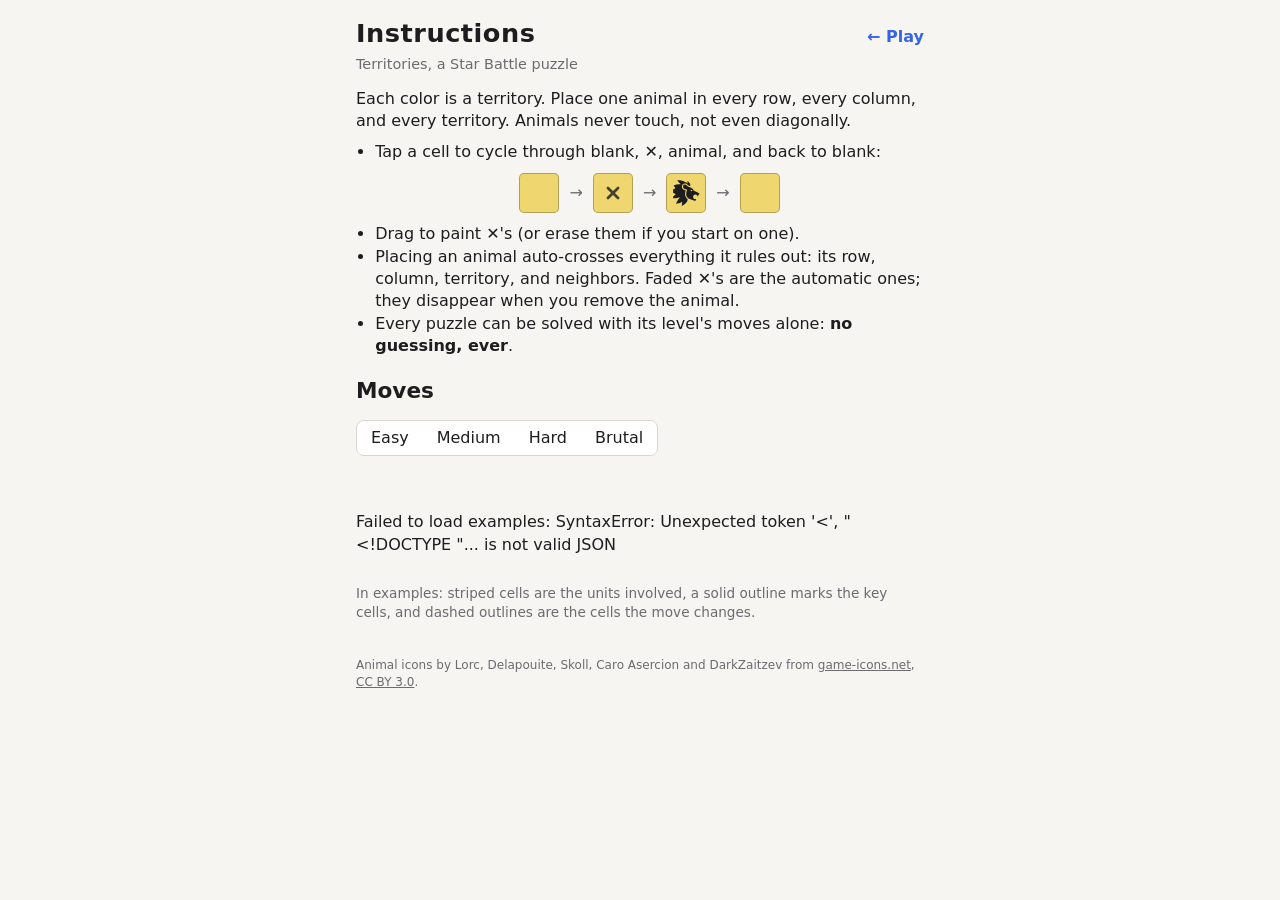
==== web/help.html @ 0b2ec27e "territories" ====
<!doctype html>
<html lang="en">
<head>
  <meta charset="utf-8">
  <meta name="viewport" content="width=device-width, initial-scale=1">
  <title>Territories Instructions</title>
  <link rel="stylesheet" href="style.css">
  <script type="module" src="help.js"></script>
</head>
<body>
  <main>
    <header>
      <div class="titlebar"><div><h1>Instructions</h1><p class="tagline">Territories, a Star Battle puzzle</p></div><a href="index.html">← Play</a></div>
    </header>

    <section class="intro">
      <p>Each color is a territory. Place one animal in every row, every column, and every territory. Animals never touch, not even diagonally.</p>
      <ul>
        <li>Tap a cell to cycle through blank, ✕, animal, and back to blank:
          <div id="cycle" class="cycle" role="img" aria-label="blank, then ✕, then animal, then blank"></div>
        </li>
        <li>Drag to paint ✕'s (or erase them if you start on one).</li>
        <li>Placing an animal auto-crosses everything it rules out: its row, column, territory, and neighbors. Faded ✕'s are the automatic ones; they disappear when you remove the animal.</li>
        <li>Every puzzle can be solved with its level's moves alone: <strong>no guessing, ever</strong>.</li>
      </ul>
    </section>

    <h2 class="section">Moves</h2>
    <div class="levels" role="tablist">
      <button data-level="easy">Easy</button>
      <button data-level="medium">Medium</button>
      <button data-level="hard">Hard</button>
      <button data-level="brutal">Brutal</button>
    </div>

    <p id="level-note" class="legend"></p>
    <div id="moves"></div>
    <p class="legend">In examples: striped cells are the units involved, a solid outline marks the key cells, and dashed outlines are the cells the move changes.</p>
    <p class="credit">Animal icons by Lorc, Delapouite, Skoll, Caro Asercion and DarkZaitzev from <a href="https://game-icons.net">game-icons.net</a>, <a href="https://creativecommons.org/licenses/by/3.0/">CC BY 3.0</a>.</p>
  </main>
</body>
</html>
---- web/style.css ----
:root {
  --bg: #f6f5f2;
  --fg: #1d1d1f;
  --muted: #6b6b70;
  --panel: #ffffff;
  --line: #d8d6d0;
  --accent: #3563e9;
  --accent-fg: #ffffff;
  --wall: #1d1d1f;
  --bad: #d7263d;
  --target: #3563e9;
}

@media (prefers-color-scheme: dark) {
  :root {
    --bg: #17171a;
    --fg: #ececef;
    --muted: #9a9aa2;
    --panel: #232327;
    --line: #3a3a40;
    --accent: #6b8cff;
    --accent-fg: #0d0d10;
  }
}

* { box-sizing: border-box; }

body {
  margin: 0;
  background: var(--bg);
  color: var(--fg);
  font: 16px/1.4 system-ui, -apple-system, "Segoe UI", sans-serif;
}

main {
  max-width: 600px;
  margin: 0 auto;
  padding: 16px;
  display: flex;
  flex-direction: column;
  gap: 14px;
}

header { display: flex; flex-direction: column; gap: 10px; }
h1 { margin: 0; font-size: 1.6rem; letter-spacing: 0.02em; }
.titlebar { display: flex; align-items: baseline; justify-content: space-between; gap: 12px; }
.tagline { margin: 2px 0 0; color: var(--muted); font-size: 0.9rem; }
.titlebar a { color: var(--accent); text-decoration: none; font-weight: 600; }
.titlebar a:hover { text-decoration: underline; }

.picker, .nav, .controls, .hint-actions {
  display: flex;
  gap: 8px;
  align-items: center;
  flex-wrap: wrap;
}

.levels { display: flex; align-self: flex-start; border: 1px solid var(--line); border-radius: 8px; overflow: hidden; }
.levels button { border: 0; border-radius: 0; }
.levels button[aria-selected="true"] { background: var(--accent); color: var(--accent-fg); }

button, select {
  font: inherit;
  color: var(--fg);
  background: var(--panel);
  border: 1px solid var(--line);
  border-radius: 8px;
  padding: 6px 14px;
  cursor: pointer;
}
button.primary { background: var(--accent); color: var(--accent-fg); border-color: var(--accent); }
button:disabled { opacity: 0.4; cursor: default; }

#title { min-width: 9em; text-align: center; font-weight: 600; }
#timer { margin-left: auto; font-variant-numeric: tabular-nums; color: var(--muted); }

#board { --size: min(100vw - 32px, 568px); }

.board {
  position: relative;
  width: var(--size);
  height: var(--size);
  display: grid;
  grid-template-columns: repeat(var(--n), minmax(0, 1fr));
  grid-template-rows: repeat(var(--n), minmax(0, 1fr));
  border: 3px solid var(--wall);
  border-radius: 6px;
  overflow: hidden;
  touch-action: none;
  user-select: none;
  -webkit-user-select: none;
}

.cell {
  position: relative;
  display: grid;
  place-items: center;
  overflow: hidden;
  color: #1d1d1f;
  cursor: pointer;
}
.cell.x::before {
  content: "";
  width: 34%;
  height: 34%;
  background: currentColor;
  opacity: 0.8;
  --cross: url("data:image/svg+xml,%3Csvg xmlns='http://www.w3.org/2000/svg' viewBox='0 0 10 10'%3E%3Cpath d='M1.5 1.5l7 7M8.5 1.5l-7 7' stroke='black' stroke-width='1.9' stroke-linecap='round'/%3E%3C/svg%3E");
  -webkit-mask: var(--cross) center / contain no-repeat;
  mask: var(--cross) center / contain no-repeat;
}
.cell.x.auto::before { opacity: 0.5; }
.cell.animal::before {
  content: "";
  width: 74%;
  height: 74%;
  background: currentColor;
  -webkit-mask: var(--icon) center / contain no-repeat;
  mask: var(--icon) center / contain no-repeat;
}

/* Solved: each animal's tile stamps to a deep shade of its region color,
   with the animal in white. */
.board.won .cell.animal {
  background-color: var(--deep) !important;
  transition: background-color 0.35s ease var(--delay, 0s);
}
.board.won .cell.animal::before {
  background: #fff;
  transition: background-color 0.35s ease var(--delay, 0s);
}

/* The moment of solving: tiles stamp and animals pop in a ripple. */
.board.celebrate .cell.animal::before {
  animation: pop 0.6s cubic-bezier(0.3, 1.6, 0.5, 1) var(--delay, 0s) both;
}
@keyframes pop {
  0% { scale: 0.4; }
  100% { scale: 1; }
}
@media (prefers-reduced-motion: reduce) {
  .board.celebrate .cell.animal::before { animation: none; }
  .board.won .cell.animal, .board.won .cell.animal::before { transition: none; }
}
.cell.clash::before { color: var(--bad); }

/* Hint highlighting */
.cell.hl-unit::after {
  content: "";
  position: absolute;
  inset: 0;
  background: repeating-linear-gradient(45deg, rgb(0 0 0 / 0.09) 0 4px, transparent 4px 9px);
  pointer-events: none;
}
.cell.hl-focus { outline: 3px solid var(--fg); outline-offset: -5px; }
.cell.hl-target { outline: 3px dashed var(--target); outline-offset: -5px; animation: pulse 1.1s ease-in-out infinite; }
.hl-block {
  position: absolute;
  inset: 0;
  border: 3px solid var(--fg);
  border-radius: 3px;
  box-shadow: 0 0 0 1px var(--bg);
  pointer-events: none;
}
.cell.hl-bad { outline: 3px solid var(--bad); outline-offset: -5px; }
@keyframes pulse { 50% { outline-color: transparent; } }
@media (prefers-reduced-motion: reduce) { .cell.hl-target { animation: none; } }

#hint-panel, #win {
  background: var(--panel);
  border: 1px solid var(--line);
  border-radius: 10px;
  padding: 12px 14px;
}
#hint-panel p, #win p { margin: 0 0 10px; }
#win { display: flex; align-items: center; justify-content: space-between; gap: 10px; flex-wrap: wrap; }
#win p { margin: 0; font-weight: 600; }
[hidden] { display: none !important; }

.empty {
  background: var(--panel);
  border: 1px dashed var(--line);
  border-radius: 10px;
  padding: 28px 16px;
  text-align: center;
  color: var(--muted);
  margin: 0;
}

/* Moves page */
.intro p, .move p { margin: 0 0 8px; }
.intro ul { margin: 0; padding-left: 1.2em; }
.cycle { display: flex; justify-content: center; align-items: center; gap: 10px; margin: 10px 0; color: var(--muted); }
.cycle .cell { width: 40px; height: 40px; border-radius: 5px; cursor: default; box-shadow: inset 0 0 0 1px rgb(0 0 0 / 0.25); }
.move { border-top: 1px solid var(--line); padding-top: 14px; }
.section { margin: 4px 0 0; font-size: 1.35rem; }
.move h3 { margin: 0 0 6px; font-size: 1.2rem; }
.examples { display: flex; gap: 16px; flex-wrap: wrap; margin: 10px 0 8px; }
.examples figure { margin: 0; }
.examples figcaption { color: var(--muted); font-size: 0.85rem; margin-bottom: 4px; }
.board.mini { --size: min(calc(50vw - 30px), 240px); cursor: default; }
.board.mini .cell { cursor: default; }
.example-text { color: var(--muted); font-size: 0.92rem; }
.legend { color: var(--muted); font-size: 0.85rem; }

.credit { color: var(--muted); font-size: 0.75rem; margin: 8px 0 0; }
.credit a { color: inherit; }
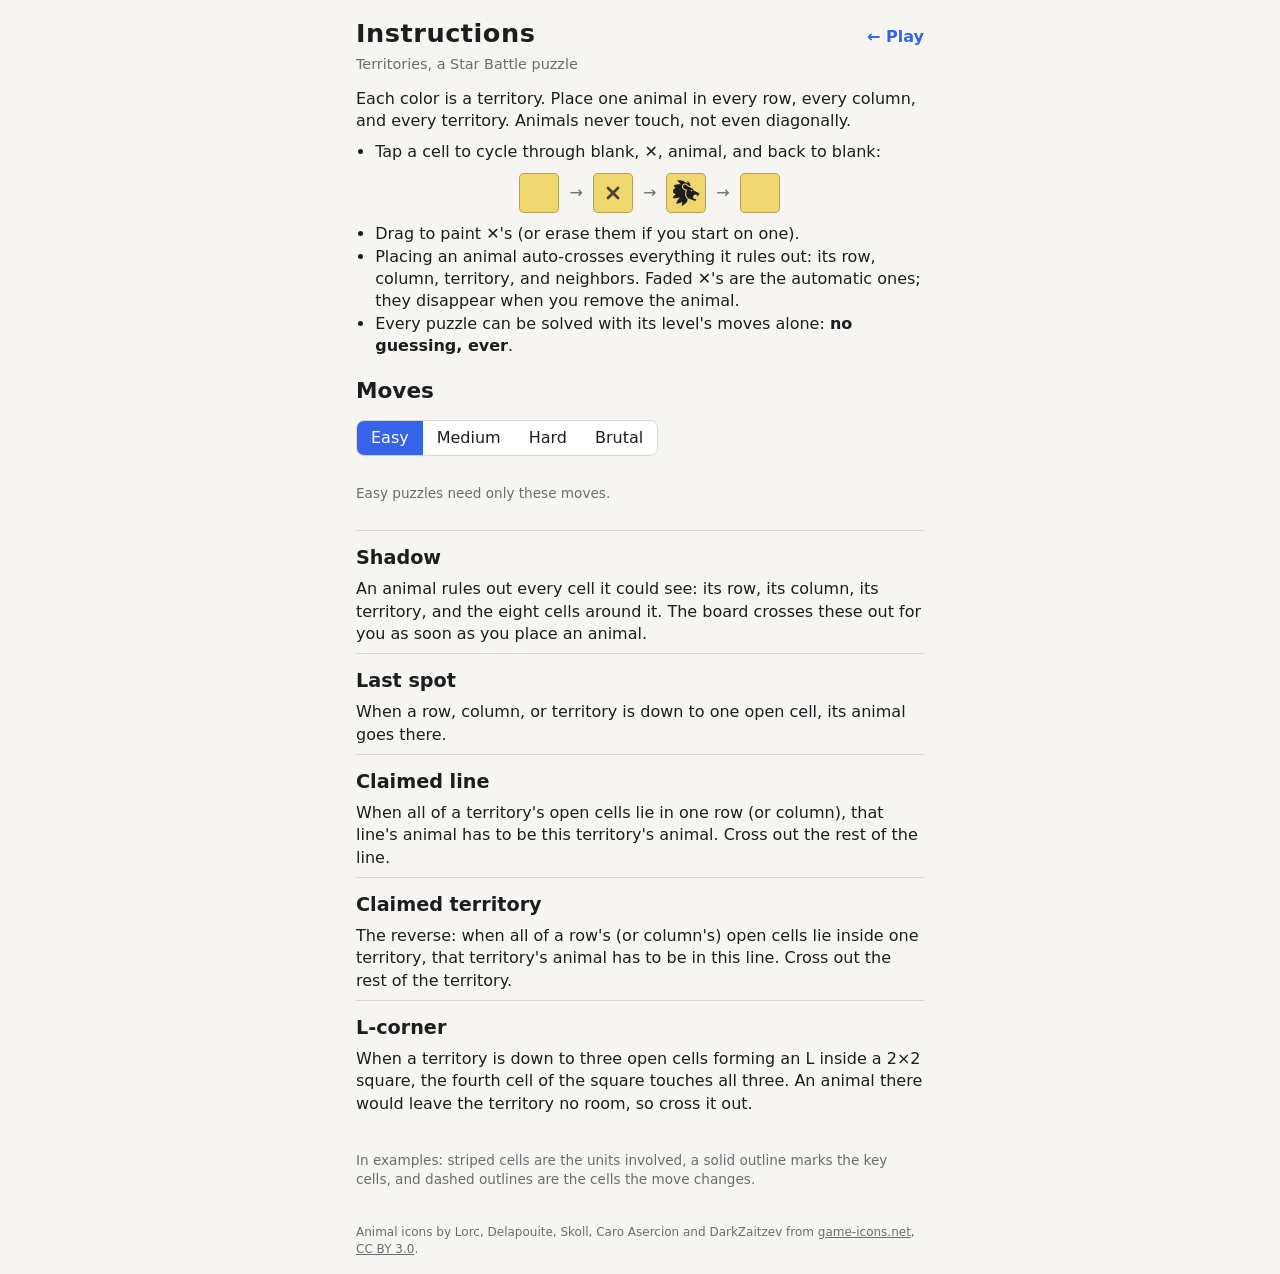
==== commit a47b716f: "2-animal games" ====
--- a/web/help.html
+++ b/web/help.html
@@ -13,14 +13,19 @@
       <div class="titlebar"><div><h1>Instructions</h1><p class="tagline">Territories, a Star Battle puzzle</p></div><a href="index.html">← Play</a></div>
     </header>
 
+    <div class="games" id="games" role="tablist" aria-label="Animals per territory" hidden>
+      <button data-stars="1">1 animal</button>
+      <button data-stars="2">2 animals</button>
+    </div>
+
     <section class="intro">
-      <p>Each color is a territory. Place one animal in every row, every column, and every territory. Animals never touch, not even diagonally.</p>
+      <p id="rules"></p>
       <ul>
         <li>Tap a cell to cycle through blank, ✕, animal, and back to blank:
           <div id="cycle" class="cycle" role="img" aria-label="blank, then ✕, then animal, then blank"></div>
         </li>
         <li>Drag to paint ✕'s (or erase them if you start on one).</li>
-        <li>Placing an animal auto-crosses everything it rules out: its row, column, territory, and neighbors. Faded ✕'s are the automatic ones; they disappear when you remove the animal.</li>
+        <li id="auto"></li>
         <li>Every puzzle can be solved with its level's moves alone: <strong>no guessing, ever</strong>.</li>
       </ul>
     </section>
--- a/web/style.css
+++ b/web/style.css
@@ -47,6 +47,15 @@
 .tagline { margin: 2px 0 0; color: var(--muted); font-size: 0.9rem; }
 .titlebar a { color: var(--accent); text-decoration: none; font-weight: 600; }
 .titlebar a:hover { text-decoration: underline; }
+.titlebar nav { display: flex; align-items: center; gap: 14px; }
+.gear {
+  width: 1.5rem;
+  height: 1.5rem;
+  background: var(--muted);
+  -webkit-mask: url("cog.svg") center / contain no-repeat;
+  mask: url("cog.svg") center / contain no-repeat;
+}
+.gear:hover { background: var(--accent); }
 
 .picker, .nav, .controls, .hint-actions {
   display: flex;
@@ -55,9 +64,9 @@
   flex-wrap: wrap;
 }
 
-.levels { display: flex; align-self: flex-start; border: 1px solid var(--line); border-radius: 8px; overflow: hidden; }
-.levels button { border: 0; border-radius: 0; }
-.levels button[aria-selected="true"] { background: var(--accent); color: var(--accent-fg); }
+.levels, .games { display: flex; align-self: flex-start; border: 1px solid var(--line); border-radius: 8px; overflow: hidden; }
+.levels button, .games button { border: 0; border-radius: 0; }
+.levels button[aria-selected="true"], .games button[aria-selected="true"] { background: var(--accent); color: var(--accent-fg); }
 
 button, select {
   font: inherit;
@@ -99,6 +108,8 @@
   color: #1d1d1f;
   cursor: pointer;
 }
+/* A dark territory gets light marks. */
+.cell.dark { color: #f4f2ec; }
 .cell.x::before {
   content: "";
   width: 34%;
@@ -203,5 +214,20 @@
 .example-text { color: var(--muted); font-size: 0.92rem; }
 .legend { color: var(--muted); font-size: 0.85rem; }
 
+/* Settings page */
+.pools { display: flex; flex-direction: column; gap: 8px; }
+.pool { display: grid; grid-template-columns: repeat(8, minmax(0, 1fr)); gap: 4px; }
+.pool .cell {
+  aspect-ratio: 1;
+  padding: 0;
+  border: 0;
+  border-radius: 5px;
+  background: var(--color);
+  box-shadow: inset 0 0 0 1px rgb(0 0 0 / 0.25);
+  font-size: 1.3rem;
+  font-weight: 700;
+}
+.pool .cell[aria-pressed="true"] { background: var(--deep); color: #fff; }
+
 .credit { color: var(--muted); font-size: 0.75rem; margin: 8px 0 0; }
 .credit a { color: inherit; }
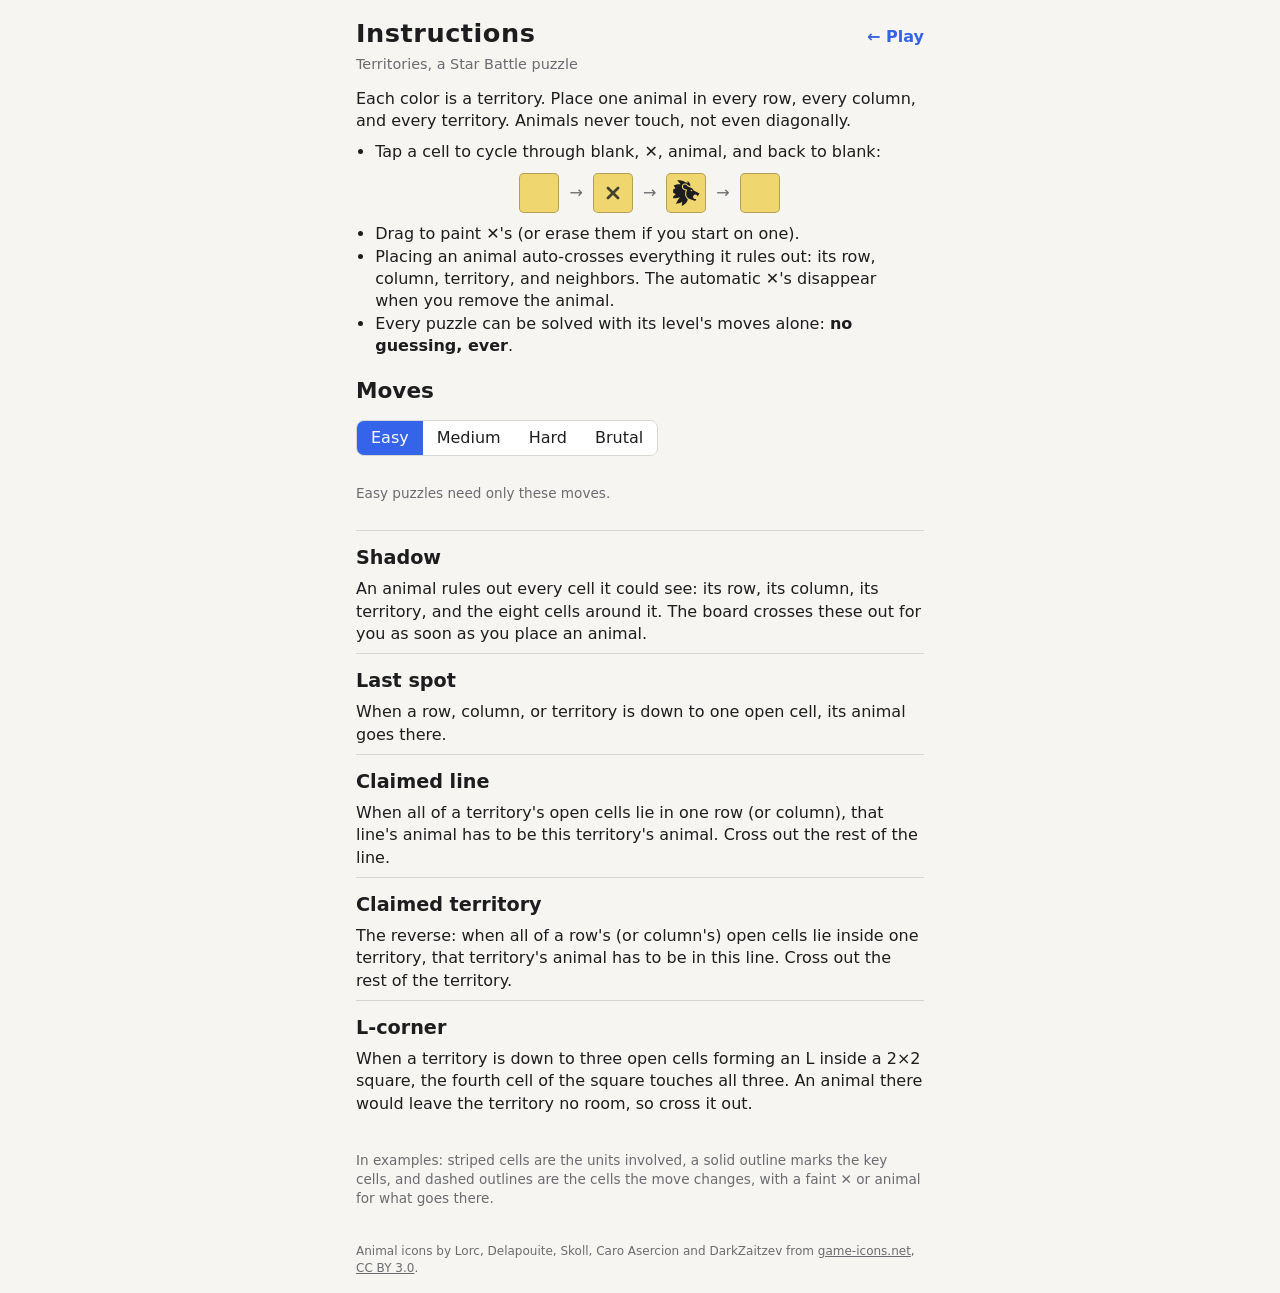
==== commit afcf72ae: "fixing the bug evan found" ====
--- a/web/help.html
+++ b/web/help.html
@@ -40,7 +40,7 @@
 
     <p id="level-note" class="legend"></p>
     <div id="moves"></div>
-    <p class="legend">In examples: striped cells are the units involved, a solid outline marks the key cells, and dashed outlines are the cells the move changes.</p>
+    <p id="legend" class="legend"></p>
     <p class="credit">Animal icons by Lorc, Delapouite, Skoll, Caro Asercion and DarkZaitzev from <a href="https://game-icons.net">game-icons.net</a>, <a href="https://creativecommons.org/licenses/by/3.0/">CC BY 3.0</a>.</p>
   </main>
 </body>
--- a/web/style.css
+++ b/web/style.css
@@ -9,6 +9,9 @@
   --wall: #1d1d1f;
   --bad: #d7263d;
   --target: #3563e9;
+  /* Boxes around hinted groups: light with a dark edge, to stand apart from the walls. */
+  --box: #ffffff;
+  --box-edge: drop-shadow(0 0 1px rgb(0 0 0 / 0.9));
 }
 
 @media (prefers-color-scheme: dark) {
@@ -20,6 +23,8 @@
     --line: #3a3a40;
     --accent: #6b8cff;
     --accent-fg: #0d0d10;
+    --box: var(--fg);
+    --box-edge: none;
   }
 }
 
@@ -110,7 +115,7 @@
 }
 /* A dark territory gets light marks. */
 .cell.dark { color: #f4f2ec; }
-.cell.x::before {
+.cell.x::before, .cell.hl-cross::before {
   content: "";
   width: 34%;
   height: 34%;
@@ -120,8 +125,7 @@
   -webkit-mask: var(--cross) center / contain no-repeat;
   mask: var(--cross) center / contain no-repeat;
 }
-.cell.x.auto::before { opacity: 0.5; }
-.cell.animal::before {
+.cell.animal::before, .cell.hl-animal::before {
   content: "";
   width: 74%;
   height: 74%;
@@ -173,7 +177,33 @@
   box-shadow: 0 0 0 1px var(--bg);
   pointer-events: none;
 }
+/* One cell's share of the box around a group of touching cells: an edge is drawn,
+   set in from the cell's side, wherever the group stops. */
+.hl-group {
+  --in: 2px;
+  position: absolute;
+  inset: 0;
+  border: 0 solid var(--box);
+  filter: var(--box-edge);
+  pointer-events: none;
+}
+.hl-group.top { top: var(--in); border-top-width: 3px; }
+.hl-group.right { right: var(--in); border-right-width: 3px; }
+.hl-group.bottom { bottom: var(--in); border-bottom-width: 3px; }
+.hl-group.left { left: var(--in); border-left-width: 3px; }
+/* A capped squeeze's other cells. */
+.hl-group.dotted { border-style: dotted; }
+/* A dashed outline steps inside the group's box. */
+.cell.hl-grouped.hl-target { outline-offset: -9px; }
+/* The inside corner of an L: its edges face away from the corner it sits in. */
+.hl-group.corner { inset: auto; width: var(--in); height: var(--in); border-width: 0; }
+.hl-group.corner.top { top: 0; border-bottom-width: 3px; }
+.hl-group.corner.bottom { bottom: 0; border-top-width: 3px; }
+.hl-group.corner.left { left: 0; border-right-width: 3px; }
+.hl-group.corner.right { right: 0; border-left-width: 3px; }
 .cell.hl-bad { outline: 3px solid var(--bad); outline-offset: -5px; }
+/* A hinted cell previews its mark, faintly, so animals and crosses read apart. */
+.cell.hl-cross:not(.x)::before, .cell.hl-animal:not(.animal)::before { opacity: 0.4; }
 @keyframes pulse { 50% { outline-color: transparent; } }
 @media (prefers-reduced-motion: reduce) { .cell.hl-target { animation: none; } }
 
